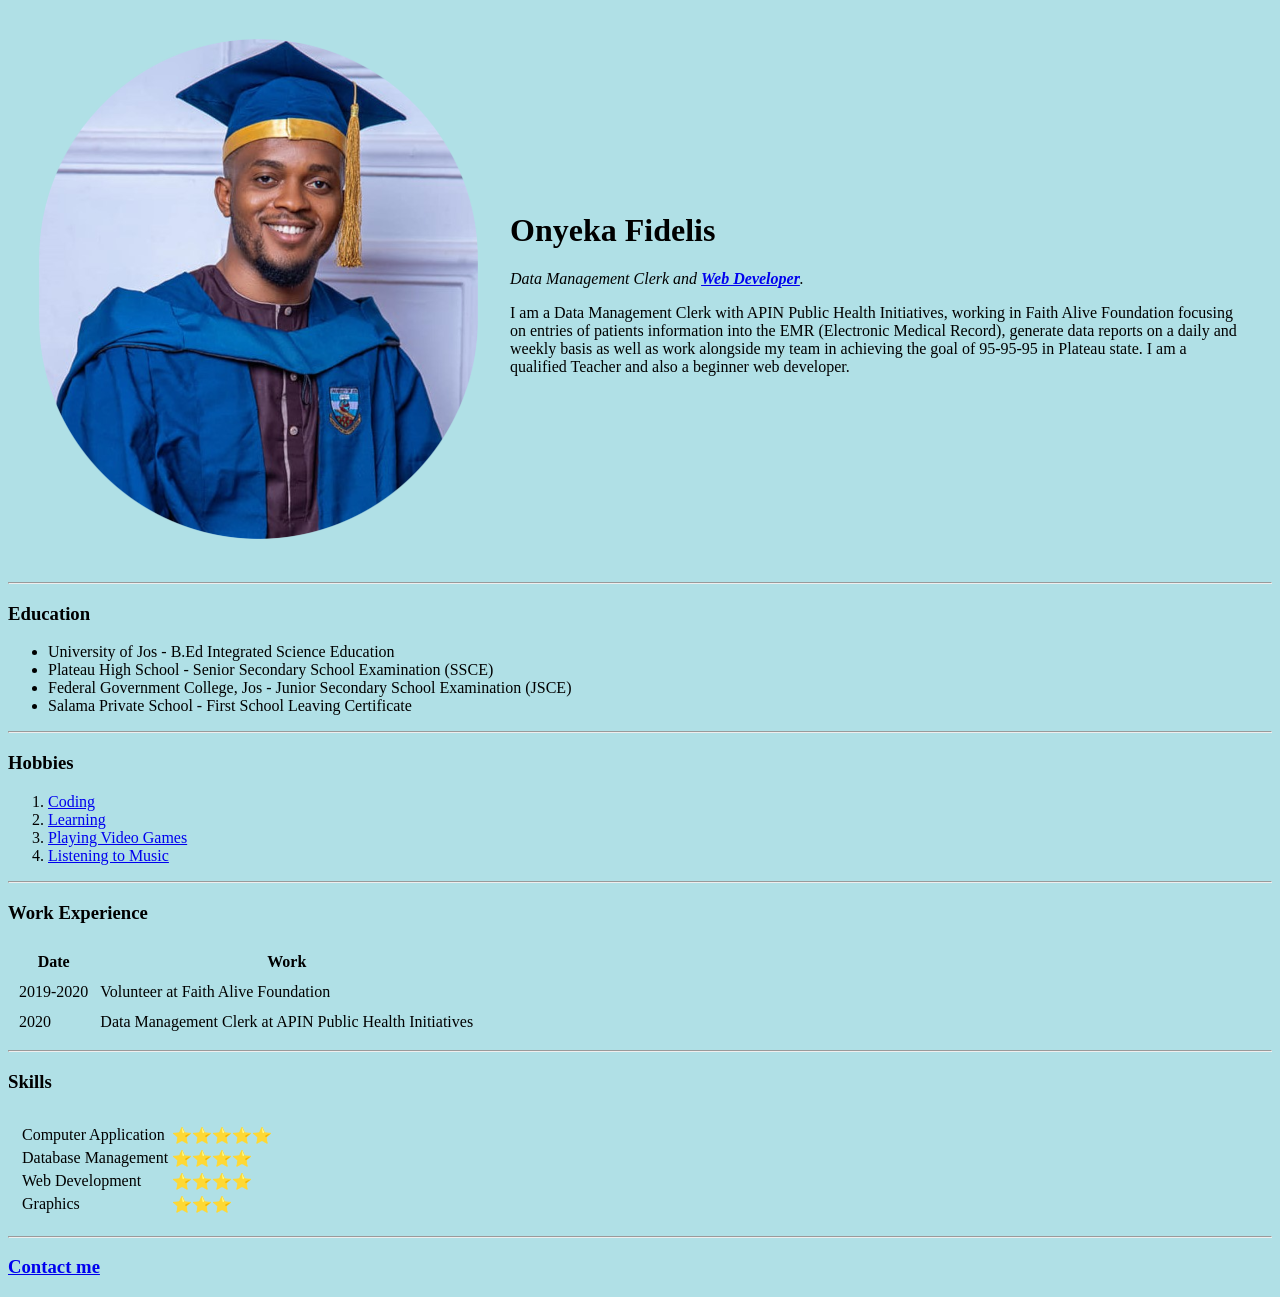
==== index.html @ 8a6793dd "Add files via upload uploaded website files" ====
<!DOCTYPE html>
<html lang="en" dir="ltr">

<head>
  <meta charset="utf-8">
  <title>Fidel's Personal Site</title>
</head>

<body style="background-color: powderblue;">
  <table cellspacing="30">
    <tr>
      <td><img src="Fidel 2.png" alt="Onyeka Profile Picture"></td>
      <td>
        <h1>Onyeka Fidelis</h1>
        <p><em>Data Management Clerk and <strong><a href="https://en.wikipedia.org/wiki/Web_developer">Web Developer</a></strong>.</em></p>
        <p>I am a Data Management Clerk with APIN Public Health Initiatives, working in Faith Alive Foundation focusing on entries of patients information
          into the EMR (Electronic Medical Record), generate data reports on a daily and weekly basis as well as work alongside my team in achieving the
          goal of 95-95-95 in Plateau state. I am a qualified Teacher and also a beginner web developer.</p>
      </td>
    </tr>
  </table>

  <hr>
  <h3>Education</h3>
  <ul>
    <li>University of Jos - B.Ed Integrated Science Education</li>
    <li>Plateau High School - Senior Secondary School Examination (SSCE)</li>
    <li>Federal Government College, Jos - Junior Secondary School Examination (JSCE)</li>
    <li>Salama Private School - First School Leaving Certificate</li>
  </ul>
  <hr>

  <h3>Hobbies</h3>
  <ol>
    <li><a href="https://www.computerscience.org/resources/what-is-coding-used-for/">Coding</a></li>
    <li><a href="https://en.wikipedia.org/wiki/Learning">Learning</a></li>
    <li><a href="https://en.wikipedia.org/wiki/Video_game">Playing Video Games</a></li>
    <li><a href="https://en.wikipedia.org/wiki/Music">Listening to Music</a></li>
  </ol>
  <hr>

  <h3>Work Experience</h3>
  <table cellspacing="10">
    <thead>
      <tr>
        <th>Date</th>
        <th>Work</th>
      </tr>
    </thead>
    <tbody>
      <tr>
        <td>2019-2020</td>
        <td>Volunteer at Faith Alive Foundation</td>
      </tr>
      <tr>
        <td>2020</td>
        <td>Data Management Clerk at APIN Public Health Initiatives</td>
      </tr>
    </tbody>
  </table>
  <hr>

  <h3>Skills</h3>
  <table cellspacing="10">
    <tr>
      <td>
        <table>
          <tr>
            <td>Computer Application</td>
            <td>⭐⭐⭐⭐⭐</td>
          </tr>
          <tr>
            <td>Database Management</td>
            <td>⭐⭐⭐⭐</td>
          </tr>
          <tr>
            <td>Web Development</td>
            <td>⭐⭐⭐⭐</td>
          </tr>
          <tr>
            <td>Graphics</td>
            <td>⭐⭐⭐</td>
          </tr>
        </table>
      </td>
    </tr>
  </table>
  <hr>

  <h3><a href="Contact me.html">Contact me</a></h3>
</body>

</html>
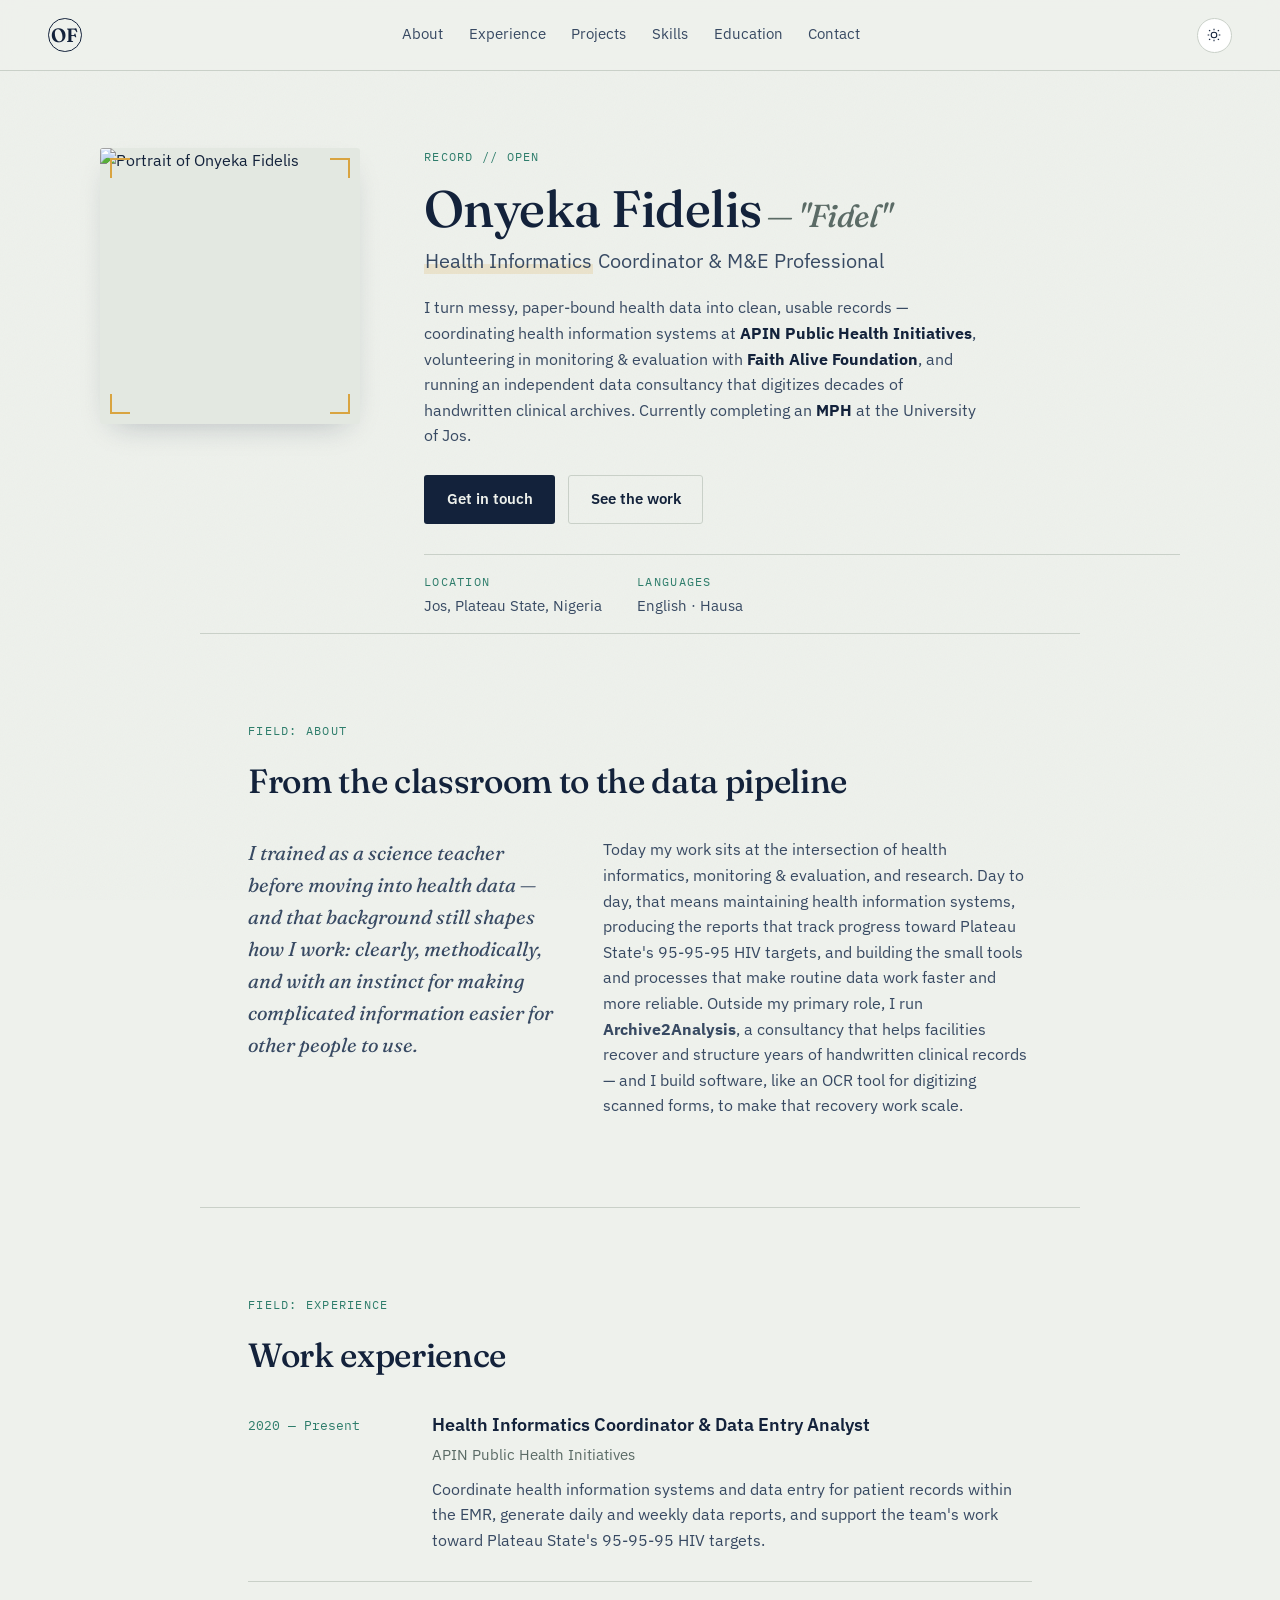
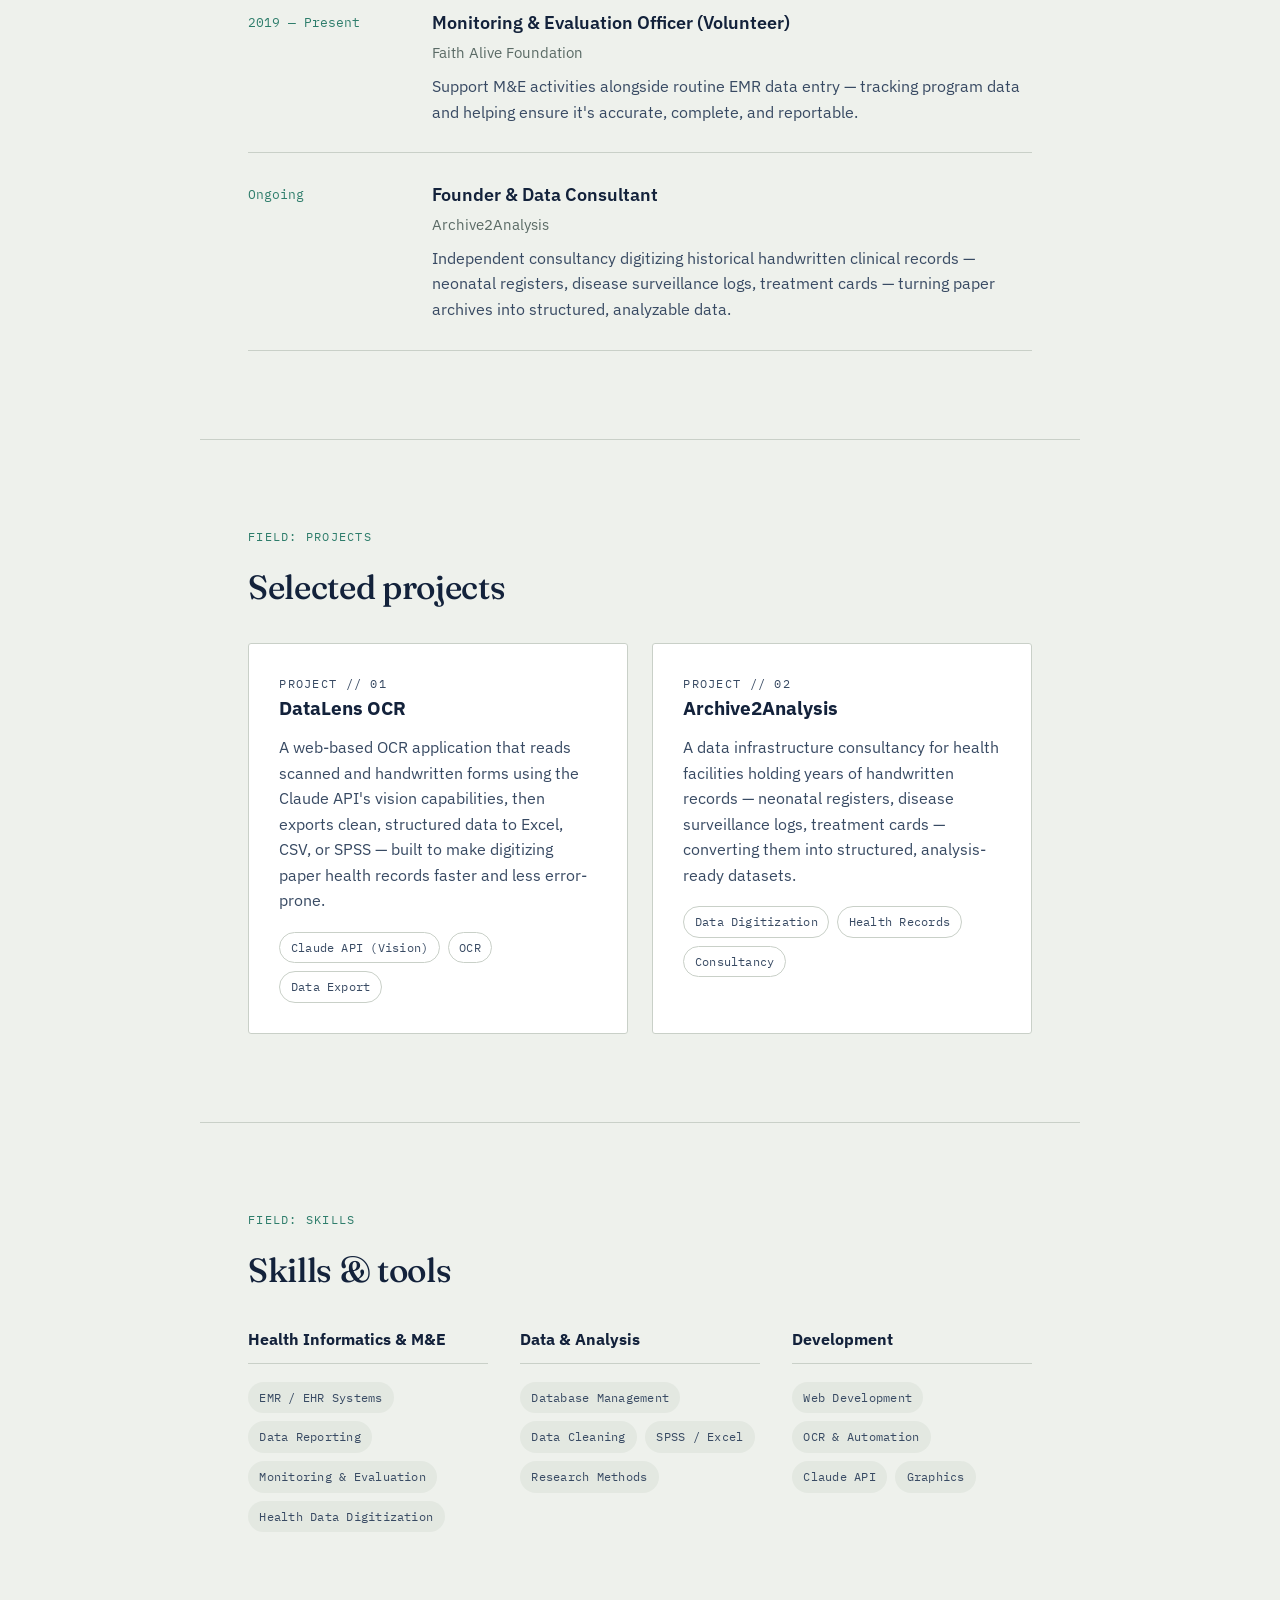
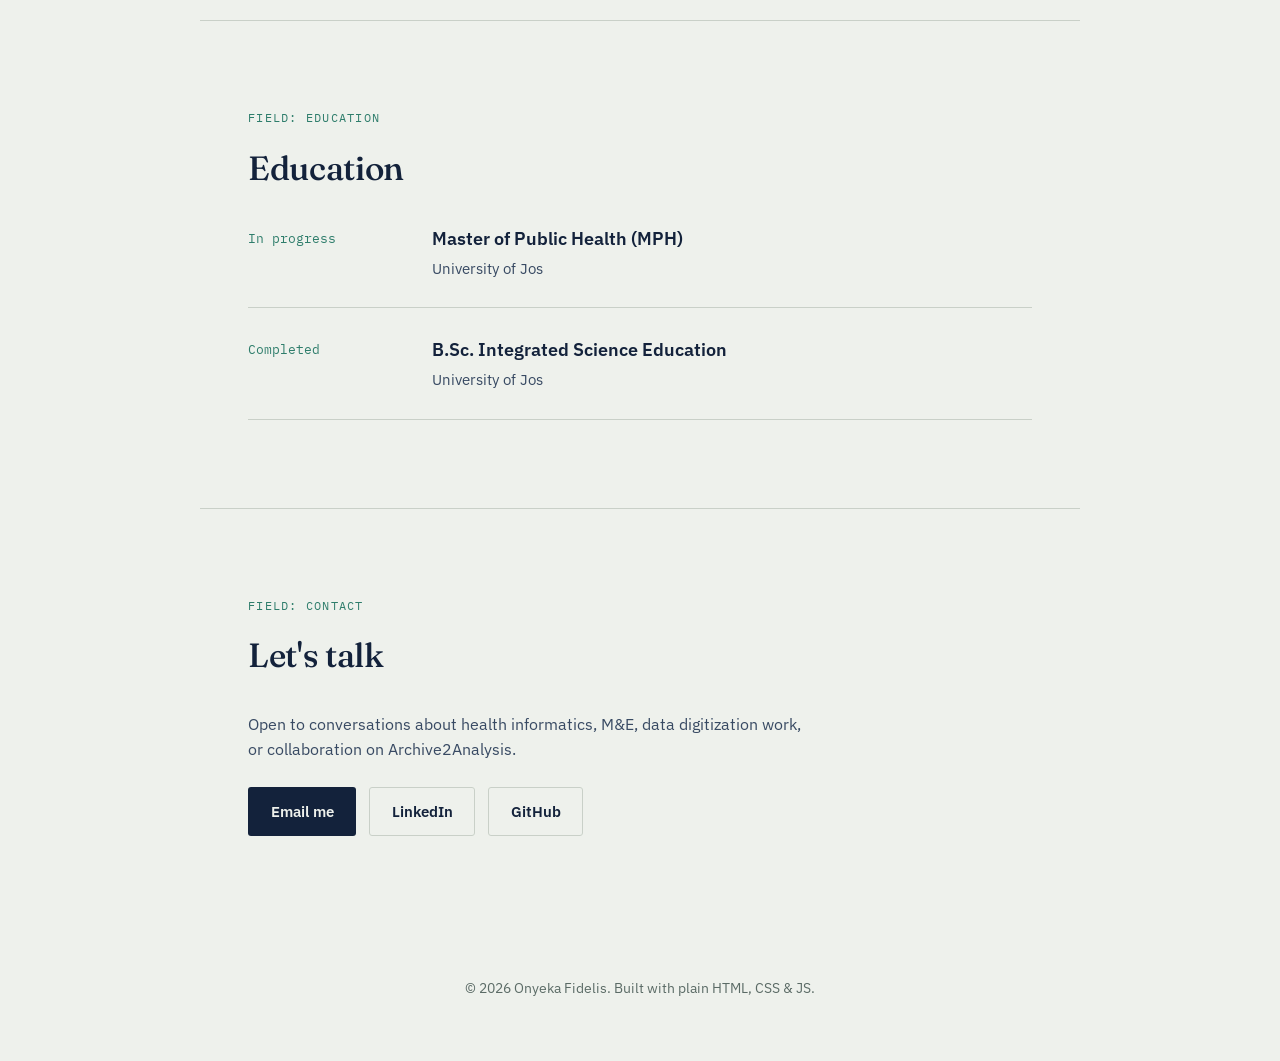
==== commit efd1bda5: "Add files via upload" ====
--- a/index.html
+++ b/index.html
@@ -1,93 +1,265 @@
-<!DOCTYPE html>
-<html lang="en" dir="ltr">
-
-<head>
-  <meta charset="utf-8">
-  <title>Fidel's Personal Site</title>
-</head>
-
-<body style="background-color: powderblue;">
-  <table cellspacing="30">
-    <tr>
-      <td><img src="Fidel 2.png" alt="Onyeka Profile Picture"></td>
-      <td>
-        <h1>Onyeka Fidelis</h1>
-        <p><em>Data Management Clerk and <strong><a href="https://en.wikipedia.org/wiki/Web_developer">Web Developer</a></strong>.</em></p>
-        <p>I am a Data Management Clerk with APIN Public Health Initiatives, working in Faith Alive Foundation focusing on entries of patients information
-          into the EMR (Electronic Medical Record), generate data reports on a daily and weekly basis as well as work alongside my team in achieving the
-          goal of 95-95-95 in Plateau state. I am a qualified Teacher and also a beginner web developer.</p>
-      </td>
-    </tr>
-  </table>
-
-  <hr>
-  <h3>Education</h3>
-  <ul>
-    <li>University of Jos - B.Ed Integrated Science Education</li>
-    <li>Plateau High School - Senior Secondary School Examination (SSCE)</li>
-    <li>Federal Government College, Jos - Junior Secondary School Examination (JSCE)</li>
-    <li>Salama Private School - First School Leaving Certificate</li>
-  </ul>
-  <hr>
-
-  <h3>Hobbies</h3>
-  <ol>
-    <li><a href="https://www.computerscience.org/resources/what-is-coding-used-for/">Coding</a></li>
-    <li><a href="https://en.wikipedia.org/wiki/Learning">Learning</a></li>
-    <li><a href="https://en.wikipedia.org/wiki/Video_game">Playing Video Games</a></li>
-    <li><a href="https://en.wikipedia.org/wiki/Music">Listening to Music</a></li>
-  </ol>
-  <hr>
-
-  <h3>Work Experience</h3>
-  <table cellspacing="10">
-    <thead>
-      <tr>
-        <th>Date</th>
-        <th>Work</th>
-      </tr>
-    </thead>
-    <tbody>
-      <tr>
-        <td>2019-2020</td>
-        <td>Volunteer at Faith Alive Foundation</td>
-      </tr>
-      <tr>
-        <td>2020</td>
-        <td>Data Management Clerk at APIN Public Health Initiatives</td>
-      </tr>
-    </tbody>
-  </table>
-  <hr>
-
-  <h3>Skills</h3>
-  <table cellspacing="10">
-    <tr>
-      <td>
-        <table>
-          <tr>
-            <td>Computer Application</td>
-            <td>⭐⭐⭐⭐⭐</td>
-          </tr>
-          <tr>
-            <td>Database Management</td>
-            <td>⭐⭐⭐⭐</td>
-          </tr>
-          <tr>
-            <td>Web Development</td>
-            <td>⭐⭐⭐⭐</td>
-          </tr>
-          <tr>
-            <td>Graphics</td>
-            <td>⭐⭐⭐</td>
-          </tr>
-        </table>
-      </td>
-    </tr>
-  </table>
-  <hr>
-
-  <h3><a href="Contact me.html">Contact me</a></h3>
-</body>
-
-</html>
+<!DOCTYPE html>
+<html lang="en">
+<head>
+<meta charset="UTF-8">
+<meta name="viewport" content="width=device-width, initial-scale=1.0">
+<title>Onyeka Fidelis — Health Informatics &amp; Data Systems</title>
+<meta name="description" content="Onyeka Fidelis (Fidel) — Health Informatics Coordinator, M&E professional, and data consultant based in Jos, Nigeria.">
+<link rel="preconnect" href="https://fonts.googleapis.com">
+<link rel="preconnect" href="https://fonts.gstatic.com" crossorigin>
+<link href="https://fonts.googleapis.com/css2?family=Fraunces:ital,opsz,wght@0,9..144,300;0,9..144,500;0,9..144,600;1,9..144,500&family=IBM+Plex+Sans:wght@400;500;600&family=IBM+Plex+Mono:wght@400;500&display=swap" rel="stylesheet">
+<link rel="stylesheet" href="style.css">
+</head>
+<body>
+
+<div class="grain" aria-hidden="true"></div>
+
+<header class="topbar">
+  <a class="topbar__mark" href="#top">OF</a>
+  <nav class="topbar__nav" aria-label="Primary">
+    <a href="#about">About</a>
+    <a href="#experience">Experience</a>
+    <a href="#projects">Projects</a>
+    <a href="#skills">Skills</a>
+    <a href="#education">Education</a>
+    <a href="#contact">Contact</a>
+  </nav>
+  <button id="theme-toggle" class="theme-toggle" type="button" aria-label="Switch to dark mode" aria-pressed="false">
+    <svg class="icon icon-sun" viewBox="0 0 24 24" fill="none" stroke="currentColor" stroke-width="1.6"><circle cx="12" cy="12" r="4.2"/><path d="M12 2.5v2.4M12 19.1v2.4M4.6 4.6l1.7 1.7M17.7 17.7l1.7 1.7M2.5 12h2.4M19.1 12h2.4M4.6 19.4l1.7-1.7M17.7 6.3l1.7-1.7"/></svg>
+    <svg class="icon icon-moon" viewBox="0 0 24 24" fill="none" stroke="currentColor" stroke-width="1.6"><path d="M20 14.5A8.5 8.5 0 1 1 9.5 4a6.8 6.8 0 0 0 10.5 10.5Z"/></svg>
+  </button>
+  <button id="nav-toggle" class="nav-toggle" type="button" aria-label="Open menu" aria-expanded="false">
+    <span></span><span></span><span></span>
+  </button>
+</header>
+
+<main id="top">
+
+  <!-- HERO — styled as a digitized record card -->
+  <section class="hero" id="hero">
+    <div class="hero__card">
+
+      <div class="hero__photowrap">
+        <span class="corner corner--tl" aria-hidden="true"></span>
+        <span class="corner corner--tr" aria-hidden="true"></span>
+        <span class="corner corner--bl" aria-hidden="true"></span>
+        <span class="corner corner--br" aria-hidden="true"></span>
+        <img src="assets/profile.png" alt="Portrait of Onyeka Fidelis" class="hero__photo">
+        <span class="scanline" aria-hidden="true"></span>
+      </div>
+
+      <div class="hero__text">
+        <p class="field-label">RECORD // OPEN</p>
+        <h1 class="hero__name">Onyeka&nbsp;Fidelis<span class="hero__nickname"> — "Fidel"</span></h1>
+        <p class="hero__role">
+          <span class="hl">Health Informatics</span> Coordinator &amp; M&amp;E Professional
+        </p>
+        <p class="hero__bio">
+          I turn messy, paper-bound health data into clean, usable records — coordinating
+          health information systems at <strong>APIN Public Health Initiatives</strong>,
+          volunteering in monitoring &amp; evaluation with <strong>Faith Alive Foundation</strong>,
+          and running an independent data consultancy that digitizes decades of handwritten
+          clinical archives. Currently completing an <strong>MPH</strong> at the University of Jos.
+        </p>
+        <div class="hero__actions">
+          <a class="btn btn--primary" href="#contact">Get in touch</a>
+          <a class="btn btn--ghost" href="#projects">See the work</a>
+        </div>
+        <ul class="hero__meta">
+          <li><span class="field-label">LOCATION</span> Jos, Plateau State, Nigeria</li>
+          <li><span class="field-label">LANGUAGES</span> English · Hausa</li>
+        </ul>
+      </div>
+
+    </div>
+  </section>
+
+  <!-- ABOUT -->
+  <section class="section" id="about">
+    <p class="field-label">FIELD: ABOUT</p>
+    <h2 class="section__title">From the classroom to the data pipeline</h2>
+    <div class="about__grid">
+      <p class="about__lead">
+        I trained as a science teacher before moving into health data — and that background
+        still shapes how I work: clearly, methodically, and with an instinct for making
+        complicated information easier for other people to use.
+      </p>
+      <p>
+        Today my work sits at the intersection of health informatics, monitoring &amp;
+        evaluation, and research. Day to day, that means maintaining health information
+        systems, producing the reports that track progress toward Plateau State's 95-95-95
+        HIV targets, and building the small tools and processes that make routine data work
+        faster and more reliable. Outside my primary role, I run <strong>Archive2Analysis</strong>,
+        a consultancy that helps facilities recover and structure years of handwritten
+        clinical records — and I build software, like an OCR tool for digitizing scanned
+        forms, to make that recovery work scale.
+      </p>
+    </div>
+  </section>
+
+  <!-- EXPERIENCE -->
+  <section class="section" id="experience">
+    <p class="field-label">FIELD: EXPERIENCE</p>
+    <h2 class="section__title">Work experience</h2>
+
+    <ol class="ledger">
+      <li class="ledger__row">
+        <span class="ledger__date">2020 — Present</span>
+        <div class="ledger__body">
+          <h3>Health Informatics Coordinator &amp; Data Entry Analyst</h3>
+          <p class="ledger__org">APIN Public Health Initiatives</p>
+          <p>
+            Coordinate health information systems and data entry for patient records within
+            the EMR, generate daily and weekly data reports, and support the team's work
+            toward Plateau State's 95-95-95 HIV targets.
+          </p>
+        </div>
+      </li>
+      <li class="ledger__row">
+        <span class="ledger__date">2019 — Present</span>
+        <div class="ledger__body">
+          <h3>Monitoring &amp; Evaluation Officer (Volunteer)</h3>
+          <p class="ledger__org">Faith Alive Foundation</p>
+          <p>
+            Support M&amp;E activities alongside routine EMR data entry — tracking program
+            data and helping ensure it's accurate, complete, and reportable.
+          </p>
+        </div>
+      </li>
+      <li class="ledger__row">
+        <span class="ledger__date">Ongoing</span>
+        <div class="ledger__body">
+          <h3>Founder &amp; Data Consultant</h3>
+          <p class="ledger__org">Archive2Analysis</p>
+          <p>
+            Independent consultancy digitizing historical handwritten clinical records —
+            neonatal registers, disease surveillance logs, treatment cards — turning paper
+            archives into structured, analyzable data.
+          </p>
+        </div>
+      </li>
+    </ol>
+  </section>
+
+  <!-- PROJECTS -->
+  <section class="section" id="projects">
+    <p class="field-label">FIELD: PROJECTS</p>
+    <h2 class="section__title">Selected projects</h2>
+
+    <div class="projects">
+      <article class="project-card">
+        <p class="field-label">PROJECT // 01</p>
+        <h3>DataLens OCR</h3>
+        <p>
+          A web-based OCR application that reads scanned and handwritten forms using the
+          Claude API's vision capabilities, then exports clean, structured data to Excel,
+          CSV, or SPSS — built to make digitizing paper health records faster and less
+          error-prone.
+        </p>
+        <ul class="tag-list">
+          <li>Claude API (Vision)</li>
+          <li>OCR</li>
+          <li>Data Export</li>
+        </ul>
+      </article>
+
+      <article class="project-card">
+        <p class="field-label">PROJECT // 02</p>
+        <h3>Archive2Analysis</h3>
+        <p>
+          A data infrastructure consultancy for health facilities holding years of
+          handwritten records — neonatal registers, disease surveillance logs, treatment
+          cards — converting them into structured, analysis-ready datasets.
+        </p>
+        <ul class="tag-list">
+          <li>Data Digitization</li>
+          <li>Health Records</li>
+          <li>Consultancy</li>
+        </ul>
+      </article>
+    </div>
+  </section>
+
+  <!-- SKILLS -->
+  <section class="section" id="skills">
+    <p class="field-label">FIELD: SKILLS</p>
+    <h2 class="section__title">Skills &amp; tools</h2>
+
+    <div class="skills">
+      <div class="skills__group">
+        <h3>Health Informatics &amp; M&amp;E</h3>
+        <ul class="tag-list tag-list--wrap">
+          <li>EMR / EHR Systems</li>
+          <li>Data Reporting</li>
+          <li>Monitoring &amp; Evaluation</li>
+          <li>Health Data Digitization</li>
+        </ul>
+      </div>
+      <div class="skills__group">
+        <h3>Data &amp; Analysis</h3>
+        <ul class="tag-list tag-list--wrap">
+          <li>Database Management</li>
+          <li>Data Cleaning</li>
+          <li>SPSS / Excel</li>
+          <li>Research Methods</li>
+        </ul>
+      </div>
+      <div class="skills__group">
+        <h3>Development</h3>
+        <ul class="tag-list tag-list--wrap">
+          <li>Web Development</li>
+          <li>OCR &amp; Automation</li>
+          <li>Claude API</li>
+          <li>Graphics</li>
+        </ul>
+      </div>
+    </div>
+  </section>
+
+  <!-- EDUCATION -->
+  <section class="section" id="education">
+    <p class="field-label">FIELD: EDUCATION</p>
+    <h2 class="section__title">Education</h2>
+
+    <ol class="ledger">
+      <li class="ledger__row">
+        <span class="ledger__date">In progress</span>
+        <div class="ledger__body">
+          <h3>Master of Public Health (MPH)</h3>
+          <p class="ledger__org">University of Jos</p>
+        </div>
+      </li>
+      <li class="ledger__row">
+        <span class="ledger__date">Completed</span>
+        <div class="ledger__body">
+          <h3>B.Sc. Integrated Science Education</h3>
+          <p class="ledger__org">University of Jos</p>
+        </div>
+      </li>
+    </ol>
+  </section>
+
+  <!-- CONTACT -->
+  <section class="section section--contact" id="contact">
+    <p class="field-label">FIELD: CONTACT</p>
+    <h2 class="section__title">Let's talk</h2>
+    <p class="contact__lead">
+      Open to conversations about health informatics, M&amp;E, data digitization work, or
+      collaboration on Archive2Analysis.
+    </p>
+    <div class="contact__actions">
+      <a class="btn btn--primary" href="mailto:youremail@example.com">Email me</a>
+      <a class="btn btn--ghost" href="https://linkedin.com/in/yourprofile" target="_blank" rel="noopener">LinkedIn</a>
+      <a class="btn btn--ghost" href="https://github.com/fidelevra" target="_blank" rel="noopener">GitHub</a>
+    </div>
+  </section>
+
+</main>
+
+<footer class="footer">
+  <p>© <span id="year"></span> Onyeka Fidelis. Built with plain HTML, CSS &amp; JS.</p>
+</footer>
+
+<script src="script.js"></script>
+</body>
+</html>
--- a/style.css
+++ b/style.css
@@ -0,0 +1,411 @@
+/* ==========================================================================
+   Design tokens
+   ========================================================================== */
+:root{
+  --ink:            #13223B;
+  --ink-soft:       #384A63;
+  --paper:          #EEF1EC;
+  --paper-raised:   #FFFFFF;
+  --paper-alt:      #E3E8E1;
+  --line:           #C9D0C8;
+  --muted:          #5B6B66;
+  --accent-gold:    #D9A441;
+  --accent-gold-soft: rgba(217,164,65,0.18);
+  --accent-teal:    #2E7D6B;
+
+  --font-display: "Fraunces", Georgia, serif;
+  --font-body:    "IBM Plex Sans", -apple-system, BlinkMacSystemFont, "Segoe UI", sans-serif;
+  --font-mono:    "IBM Plex Mono", "SFMono-Regular", Menlo, monospace;
+
+  --radius: 3px;
+  --shadow: 0 12px 30px -14px rgba(19,34,59,0.28);
+  --content-w: 880px;
+
+  color-scheme: light;
+}
+
+html.dark{
+  --ink:            #EDEFEA;
+  --ink-soft:       #B9C2CC;
+  --paper:          #0F1B2C;
+  --paper-raised:   #16273F;
+  --paper-alt:      #182B44;
+  --line:           #2B3E58;
+  --muted:          #93A1AC;
+  --accent-gold:    #E8B653;
+  --accent-gold-soft: rgba(232,182,83,0.16);
+  --accent-teal:    #5FBBA4;
+  --shadow: 0 20px 40px -18px rgba(0,0,0,0.55);
+  color-scheme: dark;
+}
+
+@media (prefers-reduced-motion: reduce){
+  *{ animation-duration: 0.001ms !important; animation-iteration-count: 1 !important; transition-duration: 0.001ms !important; scroll-behavior: auto !important; }
+}
+
+*,*::before,*::after{ box-sizing: border-box; }
+
+html{ scroll-behavior: smooth; }
+
+body{
+  margin: 0;
+  background: var(--paper);
+  color: var(--ink);
+  font-family: var(--font-body);
+  font-size: 16px;
+  line-height: 1.6;
+  -webkit-font-smoothing: antialiased;
+  transition: background 0.35s ease, color 0.35s ease;
+}
+
+::selection{ background: var(--accent-gold-soft); color: var(--ink); }
+
+a{ color: inherit; }
+
+img{ max-width: 100%; display: block; }
+
+.grain{
+  position: fixed; inset: 0; pointer-events: none; z-index: 0;
+  opacity: .035;
+  background-image: url("data:image/svg+xml,%3Csvg xmlns='http://www.w3.org/2000/svg' width='120' height='120'%3E%3Cfilter id='n'%3E%3CfeTurbulence type='fractalNoise' baseFrequency='0.9' numOctaves='2' stitchTiles='stitch'/%3E%3C/filter%3E%3Crect width='100%25' height='100%25' filter='url(%23n)'/%3E%3C/svg%3E");
+}
+
+/* ==========================================================================
+   Shared bits
+   ========================================================================== */
+.field-label{
+  font-family: var(--font-mono);
+  font-size: 0.72rem;
+  letter-spacing: 0.11em;
+  text-transform: uppercase;
+  color: var(--accent-teal);
+  margin: 0 0 0.9rem;
+}
+
+.hl{
+  background: linear-gradient(transparent 62%, var(--accent-gold-soft) 62%);
+  padding: 0 0.05em;
+}
+
+.btn{
+  display: inline-flex;
+  align-items: center;
+  gap: 0.5rem;
+  font-family: var(--font-body);
+  font-weight: 600;
+  font-size: 0.94rem;
+  padding: 0.72rem 1.35rem;
+  border-radius: var(--radius);
+  border: 1.5px solid transparent;
+  text-decoration: none;
+  transition: transform 0.18s ease, background 0.18s ease, border-color 0.18s ease, color .18s ease;
+}
+.btn:hover{ transform: translateY(-2px); }
+.btn--primary{ background: var(--ink); color: var(--paper); }
+html.dark .btn--primary{ background: var(--accent-gold); color: #17233A; }
+.btn--primary:hover{ background: var(--accent-teal); }
+.btn--ghost{ border-color: var(--line); color: var(--ink); background: transparent; }
+.btn--ghost:hover{ border-color: var(--accent-teal); color: var(--accent-teal); }
+
+.tag-list{
+  list-style: none;
+  display: flex;
+  flex-wrap: wrap;
+  gap: 0.5rem;
+  padding: 0;
+  margin: 1.1rem 0 0;
+}
+.tag-list li{
+  font-family: var(--font-mono);
+  font-size: 0.76rem;
+  letter-spacing: 0.02em;
+  padding: 0.32rem 0.65rem;
+  border: 1px solid var(--line);
+  border-radius: 999px;
+  color: var(--ink-soft);
+}
+
+/* ==========================================================================
+   Topbar
+   ========================================================================== */
+.topbar{
+  position: sticky; top: 0; z-index: 40;
+  display: flex; align-items: center; justify-content: space-between;
+  padding: 1.1rem clamp(1.25rem, 4vw, 3rem);
+  background: color-mix(in srgb, var(--paper) 88%, transparent);
+  backdrop-filter: blur(10px);
+  border-bottom: 1px solid var(--line);
+}
+.topbar__mark{
+  font-family: var(--font-display);
+  font-weight: 600;
+  font-size: 1.2rem;
+  text-decoration: none;
+  border: 1.5px solid var(--ink);
+  width: 2.1rem; height: 2.1rem;
+  border-radius: 50%;
+  display: flex; align-items: center; justify-content: center;
+}
+.topbar__nav{
+  display: flex; gap: clamp(1rem, 2vw, 1.9rem);
+  font-size: 0.92rem;
+}
+.topbar__nav a{ text-decoration: none; color: var(--ink-soft); position: relative; padding-bottom: 2px;}
+.topbar__nav a:hover{ color: var(--ink); }
+.topbar__nav a::after{
+  content: ""; position: absolute; left: 0; right: 0; bottom: -3px; height: 1px;
+  background: var(--accent-gold); transform: scaleX(0); transform-origin: left;
+  transition: transform 0.25s ease;
+}
+.topbar__nav a:hover::after{ transform: scaleX(1); }
+
+.theme-toggle{
+  width: 2.2rem; height: 2.2rem;
+  border-radius: 50%;
+  border: 1px solid var(--line);
+  background: var(--paper-raised);
+  display: flex; align-items: center; justify-content: center;
+  cursor: pointer;
+  margin-left: 1rem;
+}
+.icon{ width: 16px; height: 16px; color: var(--ink); }
+.icon-moon{ display: none; }
+html.dark .icon-sun{ display: none; }
+html.dark .icon-moon{ display: block; }
+
+.nav-toggle{
+  display: none;
+  width: 2.2rem; height: 2.2rem;
+  border: none; background: none; cursor: pointer;
+  flex-direction: column; justify-content: center; gap: 5px;
+}
+.nav-toggle span{ display: block; height: 1.5px; background: var(--ink); border-radius: 1px; }
+
+/* ==========================================================================
+   Hero — the "record card"
+   ========================================================================== */
+.hero{
+  position: relative; z-index: 1;
+  padding: clamp(2.5rem, 6vw, 5rem) clamp(1.25rem, 4vw, 3rem) 1rem;
+  display: flex; justify-content: center;
+}
+.hero__card{
+  width: 100%; max-width: 1080px;
+  display: grid;
+  grid-template-columns: 260px 1fr;
+  gap: clamp(2rem, 5vw, 4rem);
+  align-items: start;
+}
+.hero__photowrap{
+  position: relative;
+  width: 100%;
+  aspect-ratio: 1 / 1.06;
+  overflow: hidden;
+  border-radius: var(--radius);
+  box-shadow: var(--shadow);
+  background: var(--paper-alt);
+}
+.hero__photo{ width: 100%; height: 100%; object-fit: cover; }
+
+.corner{
+  position: absolute; width: 20px; height: 20px; z-index: 2;
+  border-color: var(--accent-gold);
+  border-style: solid;
+  opacity: 0;
+  animation: corner-in 0.6s ease forwards;
+}
+.corner--tl{ top: 10px; left: 10px; border-width: 2px 0 0 2px; animation-delay: .15s;}
+.corner--tr{ top: 10px; right: 10px; border-width: 2px 2px 0 0; animation-delay: .3s;}
+.corner--bl{ bottom: 10px; left: 10px; border-width: 0 0 2px 2px; animation-delay: .45s;}
+.corner--br{ bottom: 10px; right: 10px; border-width: 0 2px 2px 0; animation-delay: .6s;}
+@keyframes corner-in{ from{ opacity:0; transform: scale(1.4);} to{ opacity:1; transform: scale(1);} }
+
+.scanline{
+  position: absolute; left: 0; right: 0; height: 2px;
+  background: linear-gradient(90deg, transparent, var(--accent-gold), transparent);
+  top: 0;
+  box-shadow: 0 0 12px 1px var(--accent-gold);
+  animation: scan 2.2s cubic-bezier(.6,0,.4,1) 0.7s 1 both;
+}
+@keyframes scan{
+  0%{ top: 0; opacity: 0; }
+  8%{ opacity: 1; }
+  92%{ opacity: 1; }
+  100%{ top: 100%; opacity: 0; }
+}
+
+.hero__name{
+  font-family: var(--font-display);
+  font-weight: 500;
+  font-size: clamp(2.1rem, 4.4vw, 3.2rem);
+  line-height: 1.08;
+  margin: 0 0 0.55rem;
+  letter-spacing: -0.01em;
+}
+.hero__nickname{
+  font-style: italic;
+  color: var(--muted);
+  font-size: 0.62em;
+}
+.hero__role{
+  font-size: clamp(1.05rem, 1.6vw, 1.25rem);
+  margin: 0 0 1.15rem;
+  color: var(--ink-soft);
+}
+.hero__bio{
+  max-width: 56ch;
+  color: var(--ink-soft);
+  margin: 0 0 1.6rem;
+}
+.hero__bio strong{ color: var(--ink); }
+
+.hero__actions{ display: flex; gap: 0.8rem; flex-wrap: wrap; margin-bottom: 1.9rem; }
+
+.hero__meta{
+  list-style: none; padding: 0; margin: 0;
+  display: flex; gap: 2.2rem; flex-wrap: wrap;
+  border-top: 1px solid var(--line);
+  padding-top: 1.1rem;
+}
+.hero__meta li{ font-size: 0.92rem; color: var(--ink-soft); }
+.hero__meta .field-label{ display: block; margin-bottom: 0.15rem; }
+
+/* ==========================================================================
+   Sections
+   ========================================================================== */
+.section{
+  position: relative; z-index: 1;
+  max-width: var(--content-w);
+  margin: 0 auto;
+  padding: clamp(3.5rem, 7vw, 5.5rem) clamp(1.25rem, 4vw, 3rem);
+  border-top: 1px solid var(--line);
+}
+.section__title{
+  font-family: var(--font-display);
+  font-weight: 500;
+  font-size: clamp(1.6rem, 3vw, 2.1rem);
+  margin: 0 0 1.8rem;
+  letter-spacing: -0.01em;
+}
+
+.about__grid{
+  display: grid;
+  grid-template-columns: 1fr 1.4fr;
+  gap: clamp(1.5rem, 4vw, 3rem);
+}
+.about__lead{
+  font-family: var(--font-display);
+  font-size: 1.25rem;
+  font-style: italic;
+  color: var(--ink-soft);
+  margin: 0;
+}
+.about__grid p:not(.about__lead){ color: var(--ink-soft); margin: 0; }
+
+/* Ledger (experience / education) */
+.ledger{ list-style: none; margin: 0; padding: 0; }
+.ledger__row{
+  display: grid;
+  grid-template-columns: 160px 1fr;
+  gap: 1.5rem;
+  padding: 1.7rem 0;
+  border-bottom: 1px solid var(--line);
+}
+.ledger__row:first-child{ padding-top: 0; }
+.ledger__date{
+  font-family: var(--font-mono);
+  font-size: 0.82rem;
+  color: var(--accent-teal);
+  padding-top: 0.2rem;
+}
+.ledger__body h3{ margin: 0 0 0.25rem; font-size: 1.1rem; font-weight: 600; }
+.ledger__org{ margin: 0 0 0.6rem; color: var(--muted); font-size: 0.92rem; }
+.ledger__body p:last-child{ margin: 0; color: var(--ink-soft); max-width: 60ch; }
+
+/* Projects */
+.projects{
+  display: grid;
+  grid-template-columns: repeat(auto-fit, minmax(280px, 1fr));
+  gap: 1.5rem;
+}
+.project-card{
+  background: var(--paper-raised);
+  border: 1px solid var(--line);
+  border-radius: var(--radius);
+  padding: 1.9rem;
+  transition: transform 0.25s ease, box-shadow 0.25s ease;
+}
+.project-card:hover{ transform: translateY(-4px); box-shadow: var(--shadow); }
+.project-card h3{ margin: 0 0 0.7rem; font-size: 1.2rem; }
+.project-card p{ margin: 0; color: var(--ink-soft); }
+
+/* Skills */
+.skills{
+  display: grid;
+  grid-template-columns: repeat(auto-fit, minmax(220px, 1fr));
+  gap: 2rem;
+}
+.skills__group h3{
+  font-size: 0.98rem; margin: 0 0 0.2rem;
+  border-bottom: 1px solid var(--line);
+  padding-bottom: 0.7rem;
+}
+.tag-list--wrap li{ background: var(--paper-alt); border-color: transparent; }
+
+/* Contact */
+.section--contact{ text-align: left; }
+.contact__lead{ max-width: 56ch; color: var(--ink-soft); }
+.contact__actions{ display: flex; gap: 0.8rem; flex-wrap: wrap; margin-top: 1.5rem; }
+
+/* Footer */
+.footer{
+  position: relative; z-index: 1;
+  text-align: center;
+  padding: 2.5rem 1.5rem 3rem;
+  font-size: 0.85rem;
+  color: var(--muted);
+}
+
+/* ==========================================================================
+   Scroll reveal
+   ========================================================================== */
+.reveal{ opacity: 0; transform: translateY(16px); transition: opacity 0.7s ease, transform 0.7s ease; }
+.reveal.is-visible{ opacity: 1; transform: translateY(0); }
+
+/* ==========================================================================
+   Focus states
+   ========================================================================== */
+a:focus-visible, button:focus-visible{
+  outline: 2px solid var(--accent-teal);
+  outline-offset: 3px;
+  border-radius: 2px;
+}
+
+/* ==========================================================================
+   Responsive
+   ========================================================================== */
+@media (max-width: 860px){
+  .hero__card{ grid-template-columns: 1fr; }
+  .hero__photowrap{ max-width: 260px; }
+  .about__grid{ grid-template-columns: 1fr; }
+}
+
+@media (max-width: 720px){
+  .topbar__nav{
+    position: fixed; inset: 4.2rem 1rem auto 1rem;
+    background: var(--paper-raised);
+    border: 1px solid var(--line);
+    border-radius: var(--radius);
+    flex-direction: column;
+    padding: 1rem 1.3rem;
+    gap: 0.9rem;
+    box-shadow: var(--shadow);
+    transform: translateY(-12px);
+    opacity: 0;
+    pointer-events: none;
+    transition: transform 0.25s ease, opacity 0.25s ease;
+  }
+  .topbar__nav.is-open{ transform: translateY(0); opacity: 1; pointer-events: auto; }
+  .nav-toggle{ display: flex; }
+  .ledger__row{ grid-template-columns: 1fr; gap: 0.4rem; }
+}
